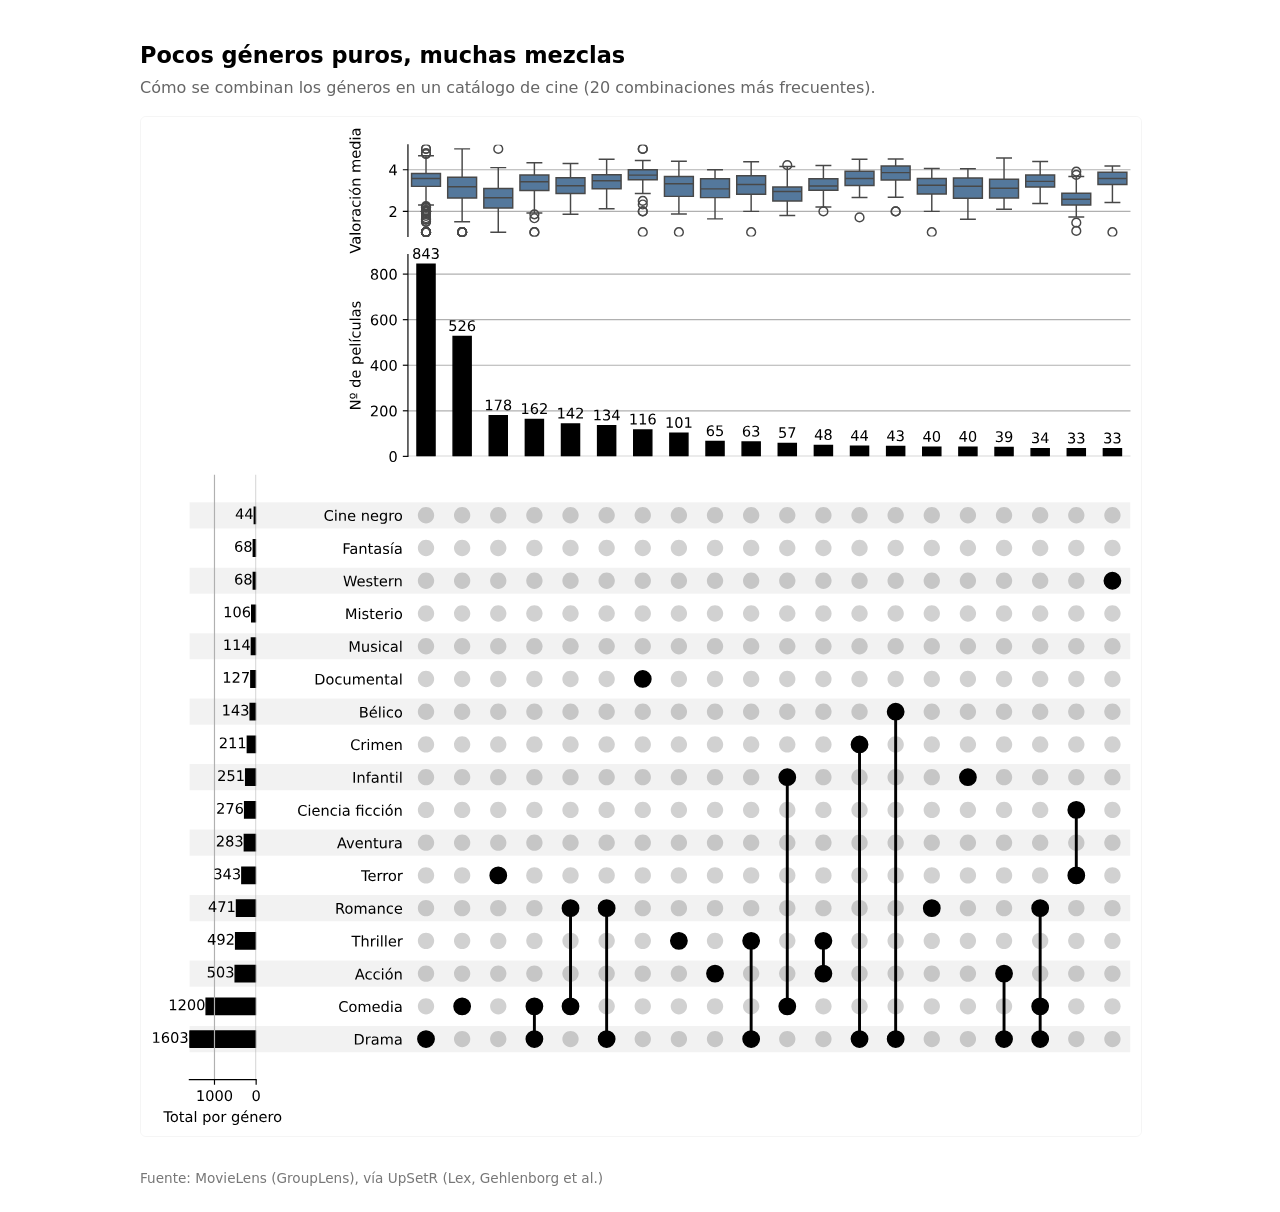
==== docs/visualizacion/pec2/upset.html @ 91afad67 "PEC2 Visualizacion de datos" ====
<!DOCTYPE html>
<html lang="es">
<head>
<meta charset="utf-8">
<meta name="viewport" content="width=device-width, initial-scale=1">
<title>UpSet: combinaciones de géneros del cine</title>
<style>
  body { font-family: system-ui, sans-serif; max-width: 1000px; margin: 0 auto;
         padding: 1.5rem; line-height: 1.5; }
  h1 { font-size: 1.4rem; margin-bottom: .2rem; }
  p.sub { color: #666; margin-top: 0; }
  img { width: 100%; height: auto; border: 1px solid #ccc3; border-radius: 6px; }
  footer { color: #777; font-size: .85rem; margin-top: 1.5rem; }
</style>
</head>
<body>
  <h1>Pocos géneros puros, muchas mezclas</h1>
  <p class="sub">Cómo se combinan los géneros en un catálogo de cine (20 combinaciones más frecuentes).</p>
  <img src="img/upset_peliculas.svg" alt="Diagrama UpSet de combinaciones de géneros cinematográficos">
  <footer>Fuente: MovieLens (GroupLens), vía UpSetR (Lex, Gehlenborg et al.)</footer>
</body>
</html>
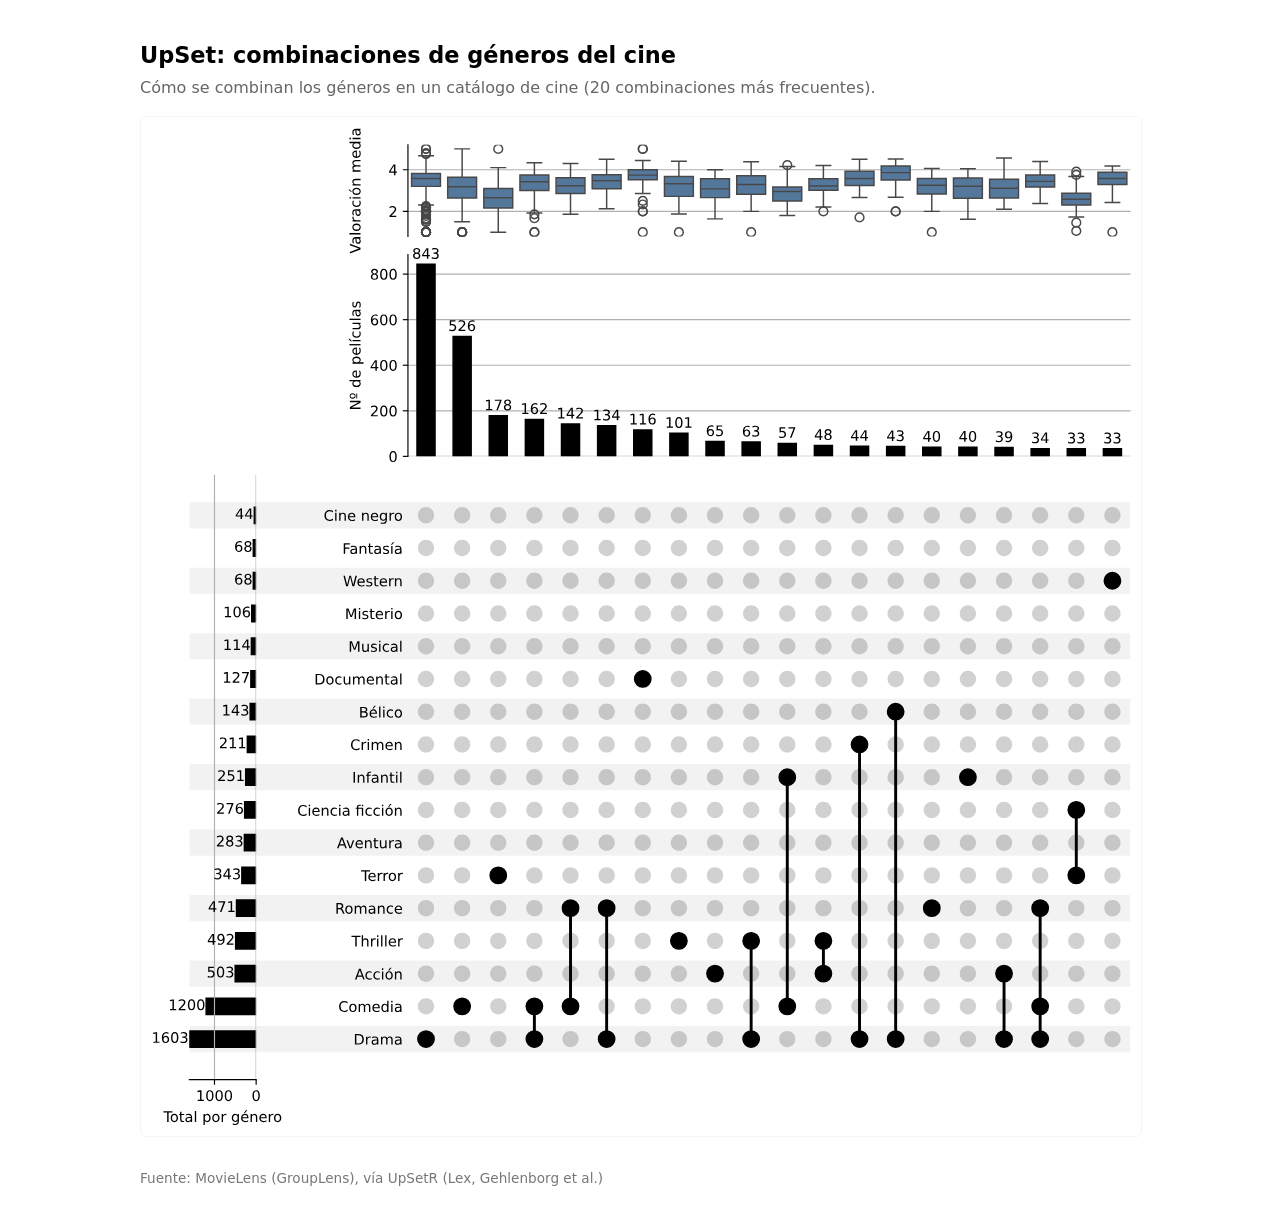
==== commit 1d18fbac: "Fixes" ====
--- a/docs/visualizacion/pec2/upset.html
+++ b/docs/visualizacion/pec2/upset.html
@@ -14,7 +14,7 @@
 </style>
 </head>
 <body>
-  <h1>Pocos géneros puros, muchas mezclas</h1>
+  <h1>UpSet: combinaciones de géneros del cine</h1>
   <p class="sub">Cómo se combinan los géneros en un catálogo de cine (20 combinaciones más frecuentes).</p>
   <img src="img/upset_peliculas.svg" alt="Diagrama UpSet de combinaciones de géneros cinematográficos">
   <footer>Fuente: MovieLens (GroupLens), vía UpSetR (Lex, Gehlenborg et al.)</footer>
